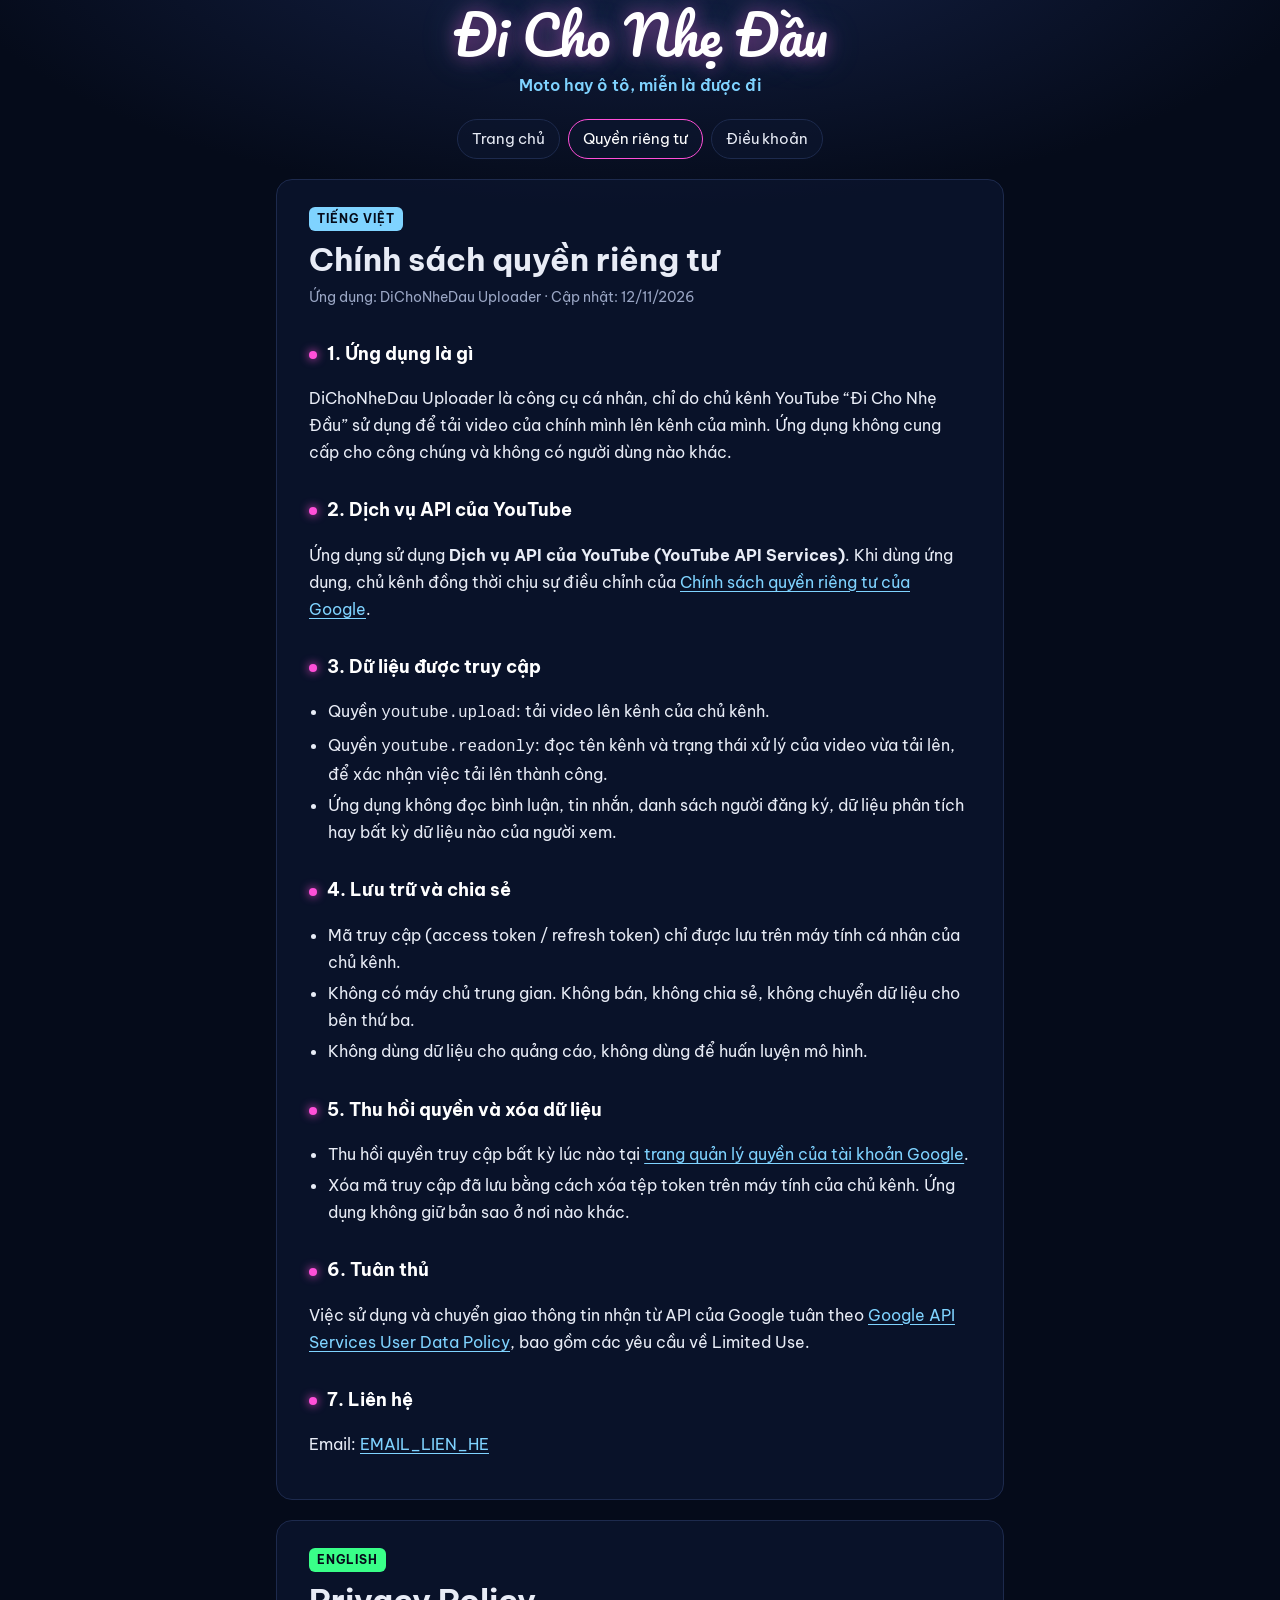
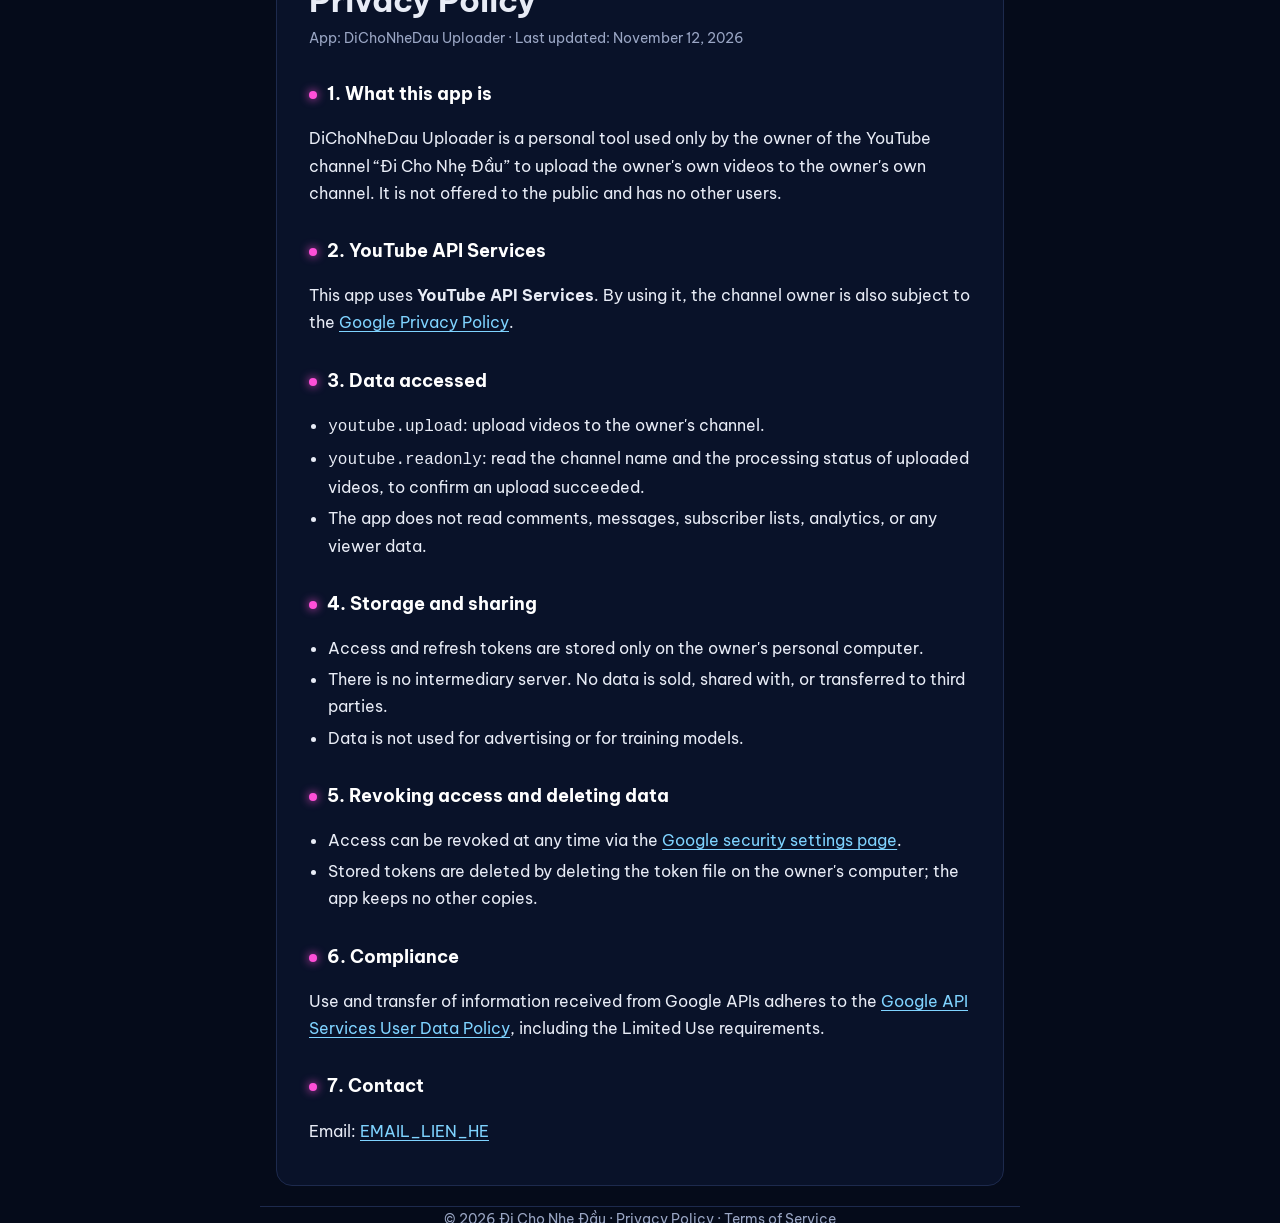
==== privacy.html @ a669c229 "Add files via upload" ====
<!doctype html>
<html lang="vi">
<head>
<meta charset="utf-8">
<meta name="viewport" content="width=device-width, initial-scale=1">
<title>Chính sách quyền riêng tư</title>
<meta name="description" content="Chính sách quyền riêng tư của DiChoNheDau Uploader / Privacy Policy">
<link rel="preconnect" href="https://fonts.googleapis.com">
<link rel="preconnect" href="https://fonts.gstatic.com" crossorigin>
<link href="https://fonts.googleapis.com/css2?family=Be+Vietnam+Pro:wght@400;600;700&family=Pacifico&display=swap" rel="stylesheet">
<link rel="stylesheet" href="style.css">
</head>
<body>
<header class="wrap">
  <p class="brand"><a href="index.html">Đi Cho Nhẹ Đầu</a></p>
  <p class="tagline">Moto hay ô tô, miễn là được đi</p>
  <nav>
    <a href="index.html">Trang chủ</a>
    <a href="privacy.html" aria-current="page">Quyền riêng tư</a>
    <a href="terms.html">Điều khoản</a>
  </nav>
</header>

<main class="wrap">
  <section class="card">
    <span class="lang">Tiếng Việt</span>
    <h1>Chính sách quyền riêng tư</h1>
    <p class="updated">Ứng dụng: DiChoNheDau Uploader · Cập nhật: 12/11/2026</p>

    <h2>1. Ứng dụng là gì</h2>
    <p>DiChoNheDau Uploader là công cụ cá nhân, chỉ do chủ kênh YouTube “Đi Cho Nhẹ Đầu” sử dụng để tải video của chính mình lên kênh của mình. Ứng dụng không cung cấp cho công chúng và không có người dùng nào khác.</p>

    <h2>2. Dịch vụ API của YouTube</h2>
    <p>Ứng dụng sử dụng <strong>Dịch vụ API của YouTube (YouTube API Services)</strong>. Khi dùng ứng dụng, chủ kênh đồng thời chịu sự điều chỉnh của <a href="https://policies.google.com/privacy" rel="noopener">Chính sách quyền riêng tư của Google</a>.</p>

    <h2>3. Dữ liệu được truy cập</h2>
    <ul>
      <li>Quyền <code>youtube.upload</code>: tải video lên kênh của chủ kênh.</li>
      <li>Quyền <code>youtube.readonly</code>: đọc tên kênh và trạng thái xử lý của video vừa tải lên, để xác nhận việc tải lên thành công.</li>
      <li>Ứng dụng không đọc bình luận, tin nhắn, danh sách người đăng ký, dữ liệu phân tích hay bất kỳ dữ liệu nào của người xem.</li>
    </ul>

    <h2>4. Lưu trữ và chia sẻ</h2>
    <ul>
      <li>Mã truy cập (access token / refresh token) chỉ được lưu trên máy tính cá nhân của chủ kênh.</li>
      <li>Không có máy chủ trung gian. Không bán, không chia sẻ, không chuyển dữ liệu cho bên thứ ba.</li>
      <li>Không dùng dữ liệu cho quảng cáo, không dùng để huấn luyện mô hình.</li>
    </ul>

    <h2>5. Thu hồi quyền và xóa dữ liệu</h2>
    <ul>
      <li>Thu hồi quyền truy cập bất kỳ lúc nào tại <a href="https://security.google.com/settings/security/permissions" rel="noopener">trang quản lý quyền của tài khoản Google</a>.</li>
      <li>Xóa mã truy cập đã lưu bằng cách xóa tệp token trên máy tính của chủ kênh. Ứng dụng không giữ bản sao ở nơi nào khác.</li>
    </ul>

    <h2>6. Tuân thủ</h2>
    <p>Việc sử dụng và chuyển giao thông tin nhận từ API của Google tuân theo <a href="https://developers.google.com/terms/api-services-user-data-policy" rel="noopener">Google API Services User Data Policy</a>, bao gồm các yêu cầu về Limited Use.</p>

    <h2>7. Liên hệ</h2>
    <p>Email: <a href="mailto:EMAIL_LIEN_HE">EMAIL_LIEN_HE</a></p>
  </section>

  <section class="card" lang="en">
    <span class="lang en">English</span>
    <h1>Privacy Policy</h1>
    <p class="updated">App: DiChoNheDau Uploader · Last updated: November 12, 2026</p>

    <h2>1. What this app is</h2>
    <p>DiChoNheDau Uploader is a personal tool used only by the owner of the YouTube channel “Đi Cho Nhẹ Đầu” to upload the owner's own videos to the owner's own channel. It is not offered to the public and has no other users.</p>

    <h2>2. YouTube API Services</h2>
    <p>This app uses <strong>YouTube API Services</strong>. By using it, the channel owner is also subject to the <a href="https://policies.google.com/privacy" rel="noopener">Google Privacy Policy</a>.</p>

    <h2>3. Data accessed</h2>
    <ul>
      <li><code>youtube.upload</code>: upload videos to the owner's channel.</li>
      <li><code>youtube.readonly</code>: read the channel name and the processing status of uploaded videos, to confirm an upload succeeded.</li>
      <li>The app does not read comments, messages, subscriber lists, analytics, or any viewer data.</li>
    </ul>

    <h2>4. Storage and sharing</h2>
    <ul>
      <li>Access and refresh tokens are stored only on the owner's personal computer.</li>
      <li>There is no intermediary server. No data is sold, shared with, or transferred to third parties.</li>
      <li>Data is not used for advertising or for training models.</li>
    </ul>

    <h2>5. Revoking access and deleting data</h2>
    <ul>
      <li>Access can be revoked at any time via the <a href="https://security.google.com/settings/security/permissions" rel="noopener">Google security settings page</a>.</li>
      <li>Stored tokens are deleted by deleting the token file on the owner's computer; the app keeps no other copies.</li>
    </ul>

    <h2>6. Compliance</h2>
    <p>Use and transfer of information received from Google APIs adheres to the <a href="https://developers.google.com/terms/api-services-user-data-policy" rel="noopener">Google API Services User Data Policy</a>, including the Limited Use requirements.</p>

    <h2>7. Contact</h2>
    <p>Email: <a href="mailto:EMAIL_LIEN_HE">EMAIL_LIEN_HE</a></p>
  </section>
</main>

<footer class="wrap">
  © 2026 Đi Cho Nhẹ Đầu · <a href="privacy.html">Privacy Policy</a> · <a href="terms.html">Terms of Service</a>
</footer>
</body>
</html>
---- style.css ----
/* Bộ nhận diện "Đi Cho Nhẹ Đầu": nền đêm, neon hồng / xanh, tên kênh Pacifico, chữ Be Vietnam Pro */
:root {
  --bg: #050b1a;
  --panel: #0c1630;
  --line: #1d2a4d;
  --text: #e8ecf6;
  --muted: #9aa6c4;
  --pink: #ff4fd8;
  --cyan: #7fd3ff;
  --green: #39ff88;
}
* { box-sizing: border-box; }
html { -webkit-text-size-adjust: 100%; }
body {
  margin: 0;
  background: radial-gradient(1200px 500px at 50% -10%, #16234a 0%, var(--bg) 60%) fixed, var(--bg);
  color: var(--text);
  font: 400 16px/1.7 "Be Vietnam Pro", system-ui, -apple-system, "Segoe UI", sans-serif;
}
a { color: var(--cyan); text-underline-offset: 3px; }
a:hover { color: var(--pink); }
.wrap { max-width: 760px; margin: 0 auto; padding: 0 16px; }

header { padding: 40px 0 8px; text-align: center; }
.brand {
  font-family: "Pacifico", cursive;
  font-size: clamp(2.2rem, 7vw, 3.4rem);
  line-height: 1.25;
  margin: 0;
  color: #fff;
  text-shadow: 0 0 18px rgba(255, 79, 216, .45), 0 0 36px rgba(127, 211, 255, .25);
}
.brand a { color: inherit; text-decoration: none; }
.tagline { margin: 4px 0 0; color: var(--cyan); font-weight: 600; }

nav { display: flex; gap: 8px; justify-content: center; flex-wrap: wrap; margin: 20px 0 8px; }
nav a {
  padding: 6px 14px; border: 1px solid var(--line); border-radius: 999px;
  color: var(--text); text-decoration: none; font-size: .95rem; background: rgba(12, 22, 48, .6);
}
nav a[aria-current="page"], nav a:hover { border-color: var(--pink); color: #fff; }

main { padding: 16px 0 40px; }
.card {
  background: rgba(12, 22, 48, .72); border: 1px solid var(--line); border-radius: 16px;
  padding: 24px clamp(16px, 4vw, 32px); margin: 20px 0;
}
h1 { font-size: clamp(1.5rem, 4.5vw, 2rem); line-height: 1.3; margin: 0 0 4px; }
h2 { font-size: 1.15rem; margin: 28px 0 8px; color: #fff; }
h2::before { content: ""; display: inline-block; width: 8px; height: 8px; border-radius: 50%;
  background: var(--pink); box-shadow: 0 0 10px var(--pink); margin-right: 10px; vertical-align: middle; }
.updated { color: var(--muted); font-size: .9rem; margin: 0 0 16px; }
.lang { display: inline-block; font-size: .75rem; font-weight: 700; letter-spacing: .08em; text-transform: uppercase;
  color: var(--bg); background: var(--cyan); border-radius: 6px; padding: 2px 8px; margin-bottom: 8px; }
.lang.en { background: var(--green); }
ul { padding-left: 1.2em; }
li { margin: 4px 0; }
.links { display: grid; gap: 12px; grid-template-columns: repeat(auto-fit, minmax(200px, 1fr)); margin-top: 8px; }
.links a { display: block; padding: 14px 16px; border-radius: 12px; border: 1px solid var(--line);
  text-decoration: none; color: var(--text); background: var(--panel); }
.links a strong { display: block; color: #fff; }
.links a span { color: var(--muted); font-size: .9rem; }
.links a:hover { border-color: var(--cyan); }

footer { border-top: 1px solid var(--line); padding: 20px 0 40px; color: var(--muted); font-size: .9rem; text-align: center; }
footer a { color: var(--muted); }
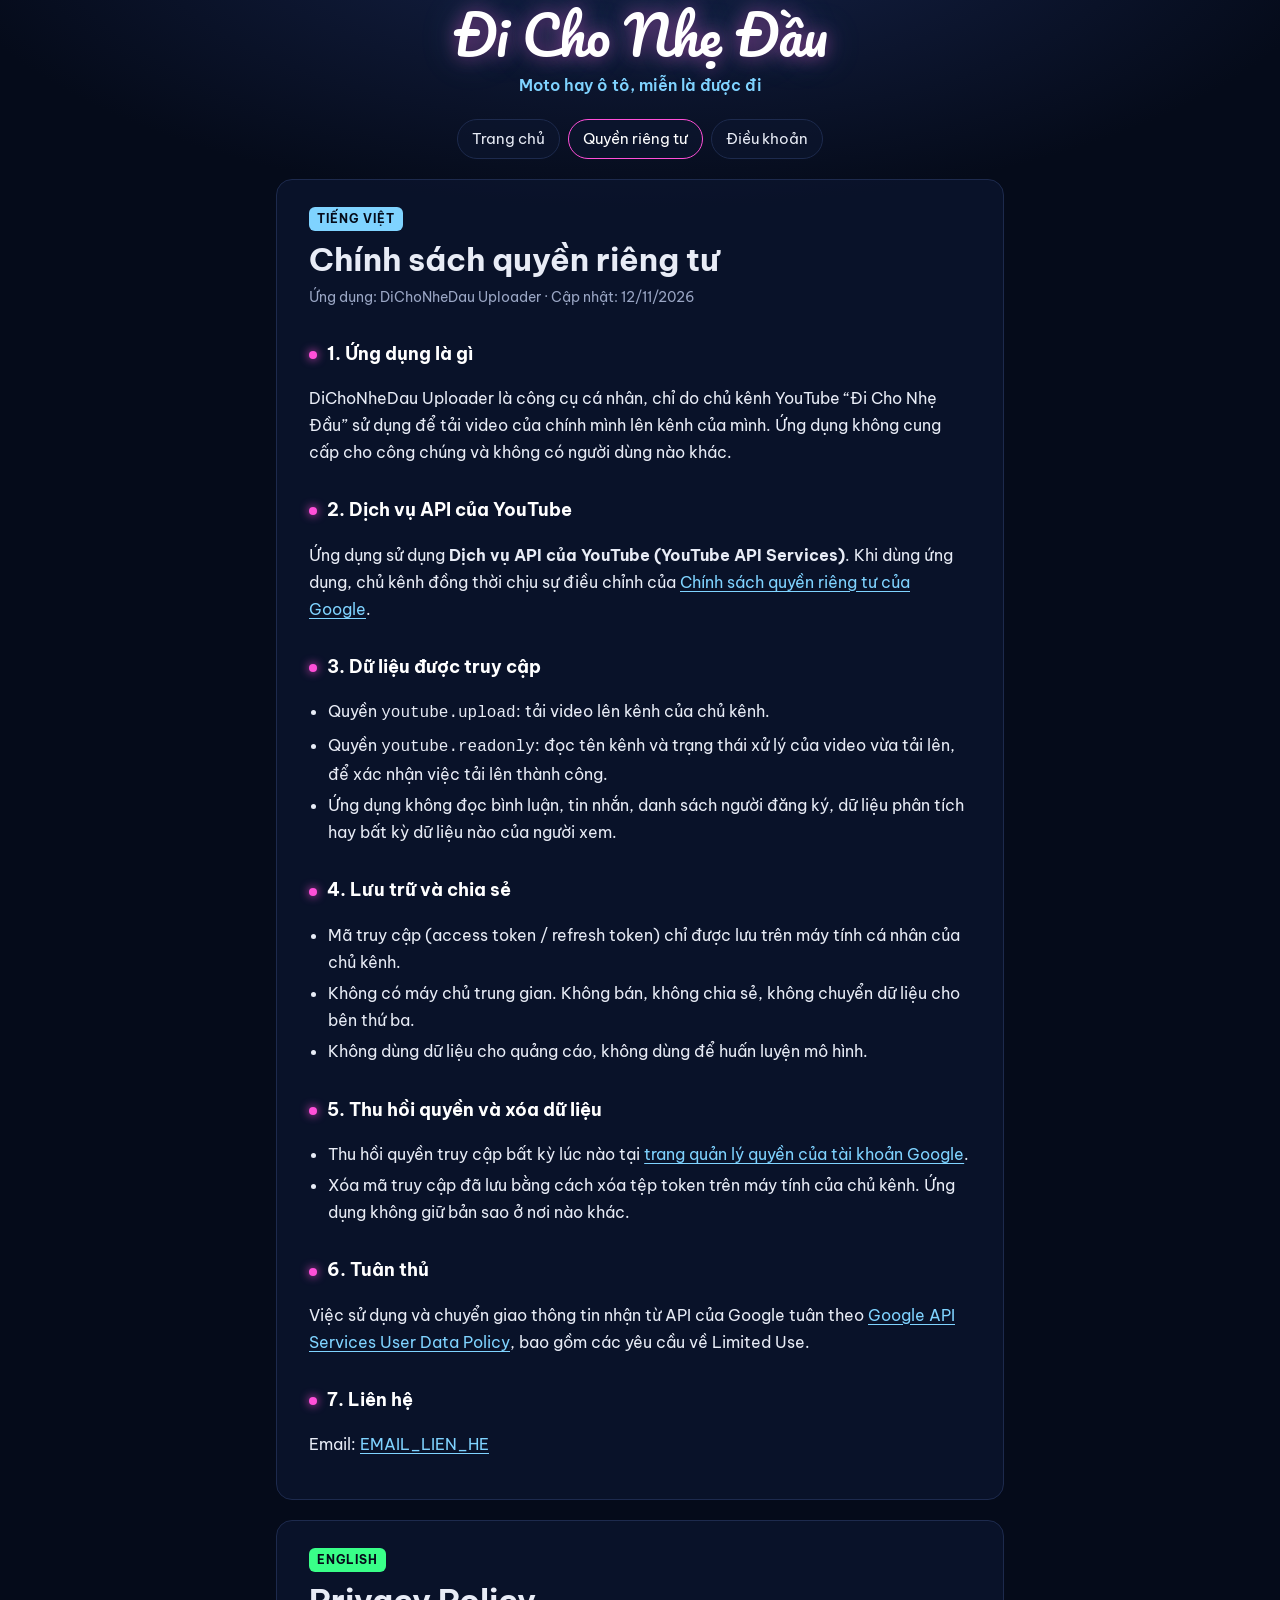
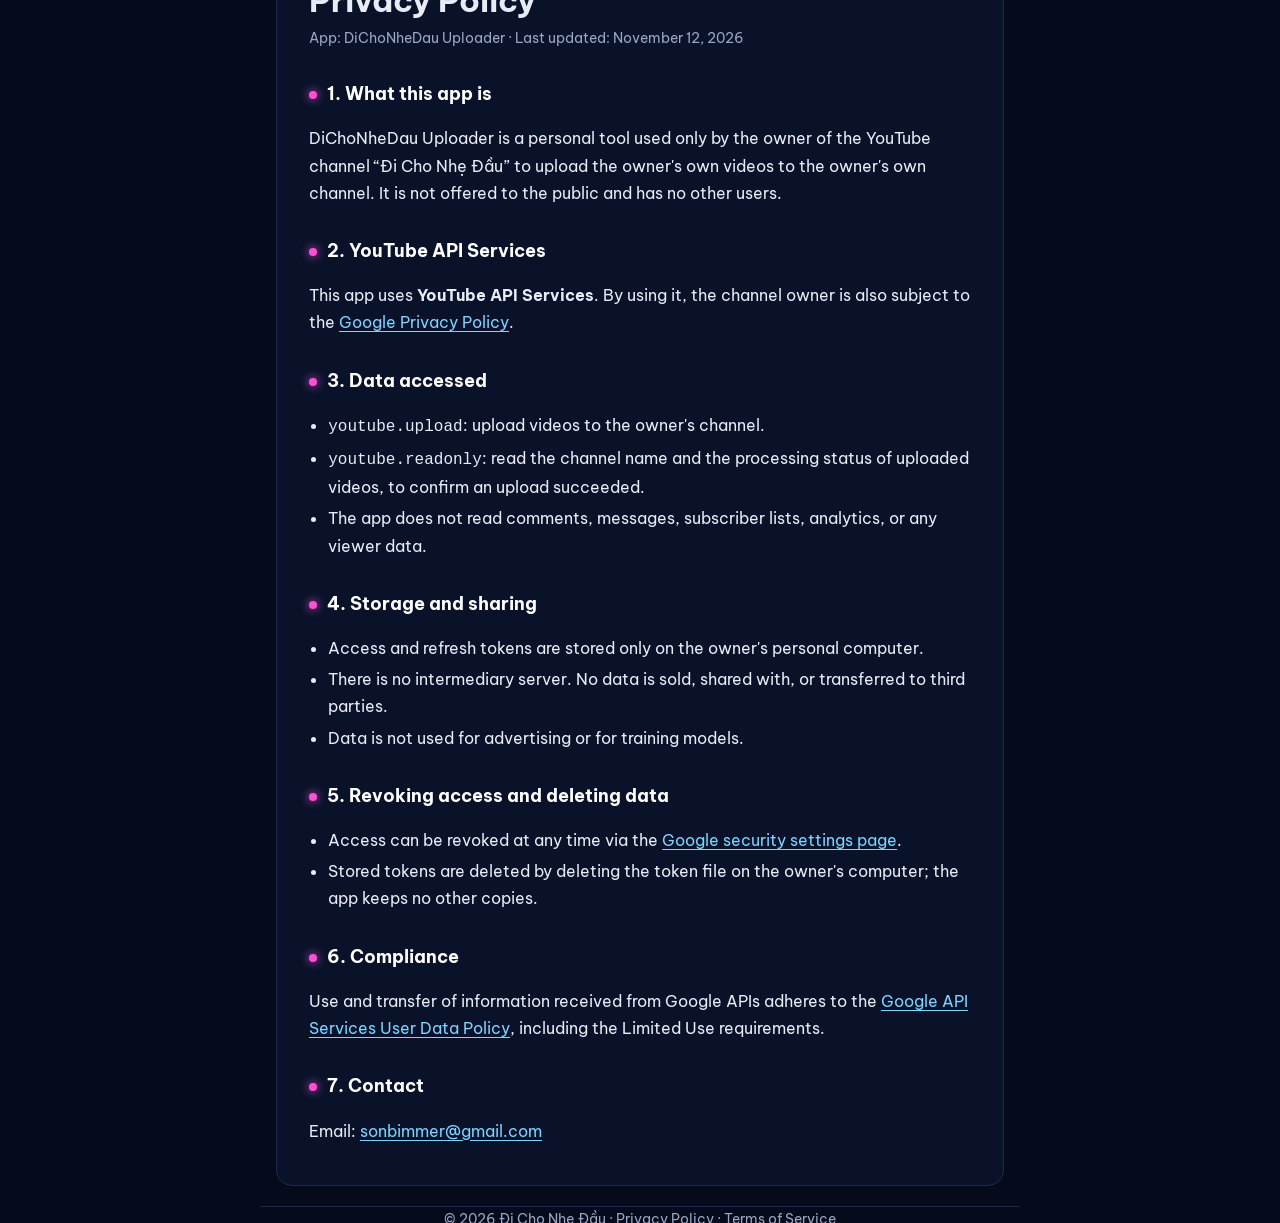
==== commit faf38973: "Update contact email in privacy.html" ====
--- a/privacy.html
+++ b/privacy.html
@@ -95,7 +95,7 @@
     <p>Use and transfer of information received from Google APIs adheres to the <a href="https://developers.google.com/terms/api-services-user-data-policy" rel="noopener">Google API Services User Data Policy</a>, including the Limited Use requirements.</p>
 
     <h2>7. Contact</h2>
-    <p>Email: <a href="mailto:EMAIL_LIEN_HE">EMAIL_LIEN_HE</a></p>
+    <p>Email: <a href="mailto:sonbimmer@gmail.com">sonbimmer@gmail.com</a></p>
   </section>
 </main>
 
